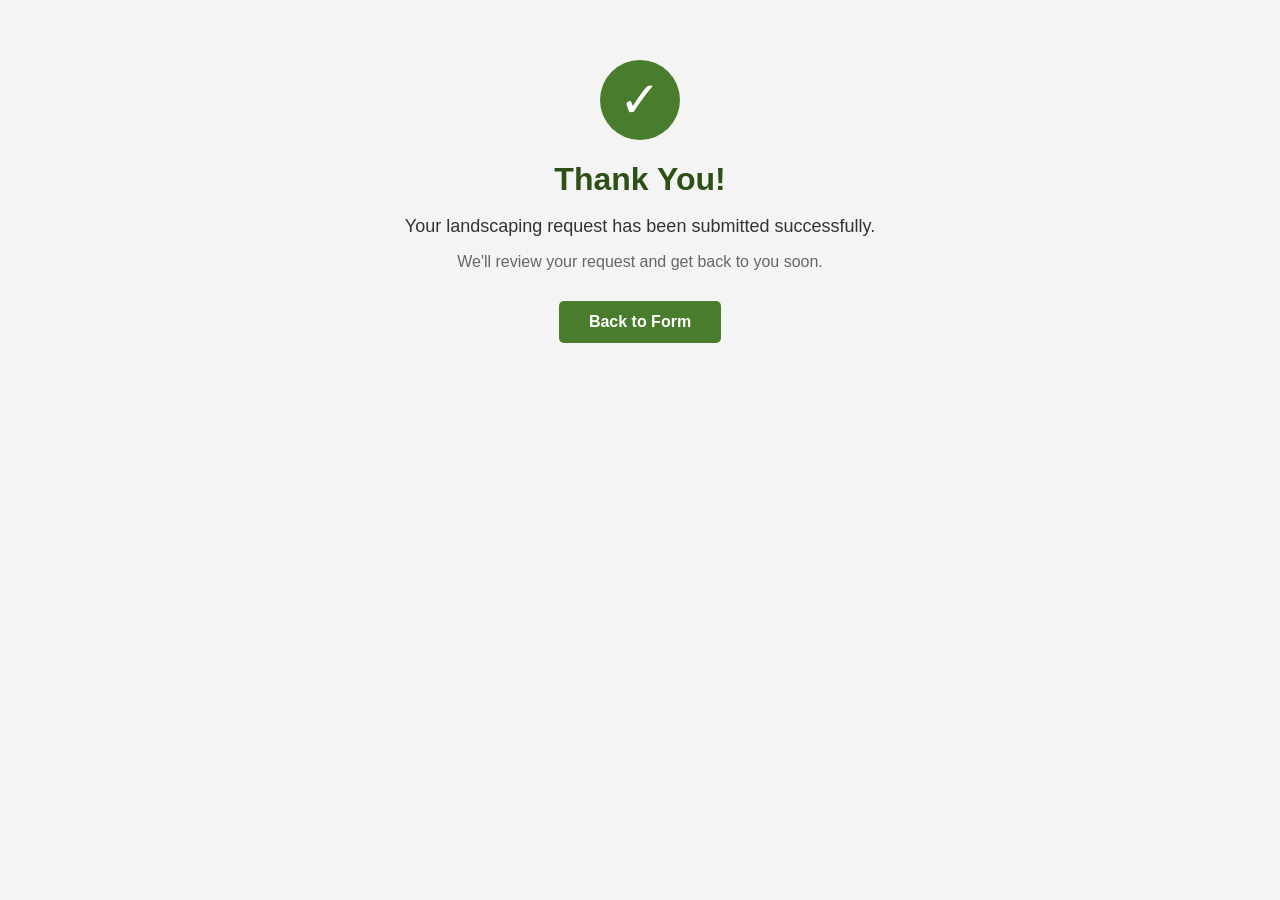
==== thankyou.html @ 5458fa67 "Rename thankyou to thankyou.html" ====
<!DOCTYPE html>
<html lang="en">
<head>
    <meta charset="UTF-8">
    <meta name="viewport" content="width=device-width, initial-scale=1.0">
    <title>Thank You - Landscaping Request</title>
    <link rel="stylesheet" href="style.css">
</head>
<body>
    <div class="container">
        <div class="thank-you">
            <div class="checkmark">✓</div>
            <h1>Thank You!</h1>
            <p>Your landscaping request has been submitted successfully.</p>
            <p class="subtext">We'll review your request and get back to you soon.</p>
            <a href="index.html" class="back-btn">Back to Form</a>
        </div>
    </div>
</body>
</html>
---- style.css ----
body {
    font-family: Arial, sans-serif;
    margin: 40px;
    background-color: #f4f4f4;
}
h1 {
    color: #333;
}
.thank-you {
    text-align: center;
    padding: 20px;
}
.thank-you h1 {
    color: #2d5016;
    margin-bottom: 15px;
}

.thank-you p {
    font-size: 18px;
    color: #333;
    margin-bottom: 10px;
}

.subtext {
    color: #666 !important;
    font-size: 16px !important;
    margin-bottom: 30px !important;
}

.back-btn {
    display: inline-block;
    padding: 12px 30px;
    background-color: #4a7c2e;
    color: white;
    text-decoration: none;
    border-radius: 5px;
    font-weight: 600;
    transition: background-color 0.3s;
}

.back-btn:hover {
    background-color: #2d5016;
}


.checkmark {
    width: 80px;
    height: 80px;
    background-color: #4a7c2e;
    border-radius: 50%;
    color: white;
    font-size: 50px;
    line-height: 80px;
    margin: 0 auto 20px;
}
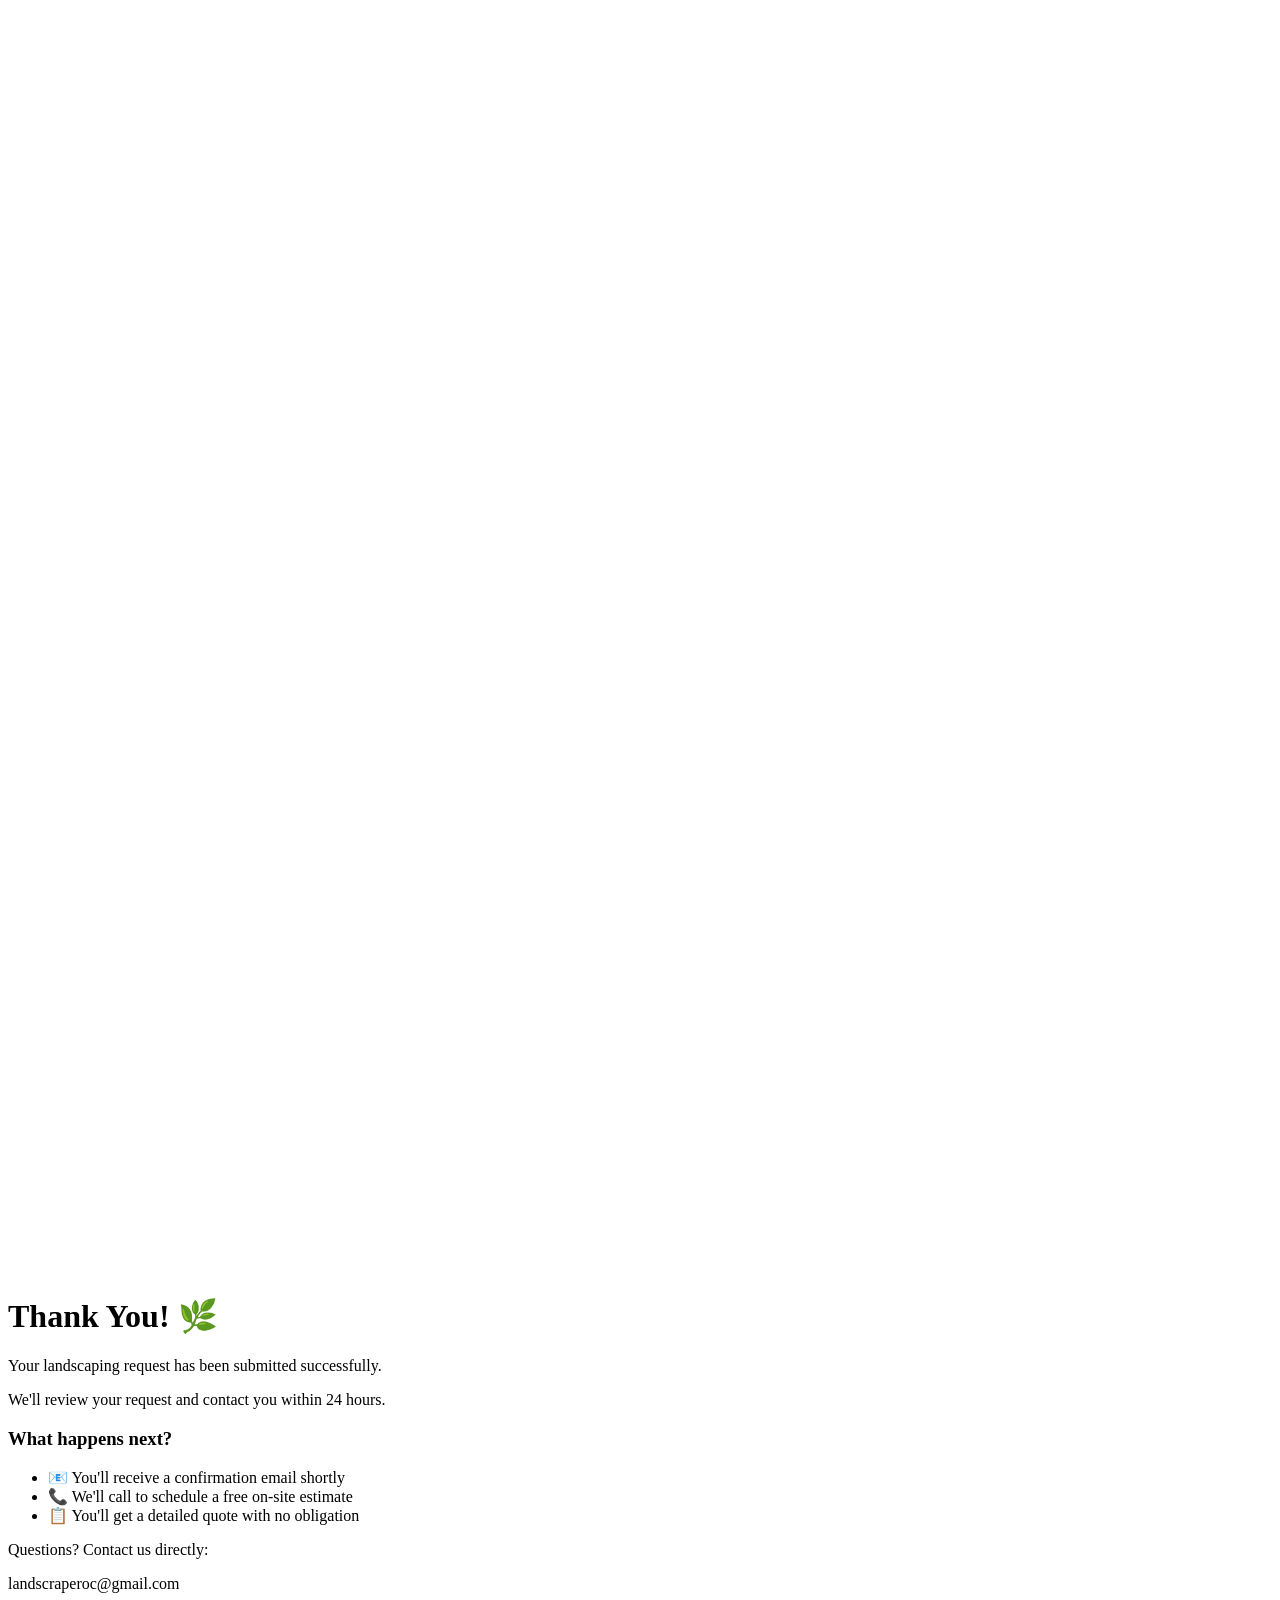
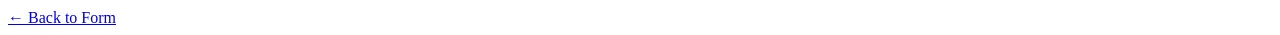
==== commit 8b679d7d: "Update thankyou.html" ====
--- a/thankyou.html
+++ b/thankyou.html
@@ -3,18 +3,42 @@
 <head>
     <meta charset="UTF-8">
     <meta name="viewport" content="width=device-width, initial-scale=1.0">
-    <title>Thank You - Landscaping Request</title>
+    <title>Thank You | Landscaping Request</title>
     <link rel="stylesheet" href="style.css">
 </head>
 <body>
-    <div class="container">
-        <div class="thank-you">
-            <div class="checkmark">✓</div>
-            <h1>Thank You!</h1>
-            <p>Your landscaping request has been submitted successfully.</p>
-            <p class="subtext">We'll review your request and get back to you soon.</p>
-            <a href="index.html" class="back-btn">Back to Form</a>
+
+    <div class="thank-you-container">
+        <div class="thank-you-card">
+            <div class="checkmark-circle">
+                <svg class="checkmark" xmlns="http://www.w3.org/2000/svg" viewBox="0 0 52 52">
+                    <circle class="checkmark-circle-bg" cx="26" cy="26" r="25" fill="none"/>
+                    <path class="checkmark-check" fill="none" d="M14 27l5.917 4.917L37 16"/>
+                </svg>
+            </div>
+            <h1>Thank You! 🌿</h1>
+            <p class="main-message">Your landscaping request has been submitted successfully.</p>
+            <p class="subtext">We'll review your request and contact you within 24 hours.</p>
+
+            <div class="next-steps">
+                <h3>What happens next?</h3>
+                <ul>
+                    <li>📧 You'll receive a confirmation email shortly</li>
+                    <li>📞 We'll call to schedule a free on-site estimate</li>
+                    <li>📋 You'll get a detailed quote with no obligation</li>
+                </ul>
+            </div>
+
+            <div class="contact-info">
+                <p>Questions? Contact us directly:</p>
+                <p class="email-link">landscraperoc@gmail.com</p>
+            </div>
+
+            <a href="index.html" class="back-btn">
+                <span>←</span> Back to Form
+            </a>
         </div>
     </div>
+
 </body>
 </html>
--- a/style.css
+++ b/style.css
@@ -1,56 +1,44 @@
-body {
-    font-family: Arial, sans-serif;
-    margin: 40px;
-    background-color: #f4f4f4;
-}
-h1 {
-    color: #333;
-}
-.thank-you {
-    text-align: center;
-    padding: 20px;
-}
-.thank-you h1 {
-    color: #2d5016;
-    margin-bottom: 15px;
-}
+<!DOCTYPE html>
+<html lang="en">
+<head>
+    <meta charset="UTF-8">
+    <meta name="viewport" content="width=device-width, initial-scale=1.0">
+    <title>Thank You | Landscaping Request</title>
+    <link rel="stylesheet" href="style.css">
+</head>
+<body>
 
-.thank-you p {
-    font-size: 18px;
-    color: #333;
-    margin-bottom: 10px;
-}
+    <div class="thank-you-container">
+        <div class="thank-you-card">
+            <div class="checkmark-circle">
+                <svg class="checkmark" xmlns="http://www.w3.org/2000/svg" viewBox="0 0 52 52">
+                    <circle class="checkmark-circle-bg" cx="26" cy="26" r="25" fill="none"/>
+                    <path class="checkmark-check" fill="none" d="M14 27l5.917 4.917L37 16"/>
+                </svg>
+            </div>
+            <h1>Thank You! 🌿</h1>
+            <p class="main-message">Your landscaping request has been submitted successfully.</p>
+            <p class="subtext">We'll review your request and contact you within 24 hours.</p>
 
-.subtext {
-    color: #666 !important;
-    font-size: 16px !important;
-    margin-bottom: 30px !important;
-}
+            <div class="next-steps">
+                <h3>What happens next?</h3>
+                <ul>
+                    <li>📧 You'll receive a confirmation email shortly</li>
+                    <li>📞 We'll call to schedule a free on-site estimate</li>
+                    <li>📋 You'll get a detailed quote with no obligation</li>
+                </ul>
+            </div>
 
-.back-btn {
-    display: inline-block;
-    padding: 12px 30px;
-    background-color: #4a7c2e;
-    color: white;
-    text-decoration: none;
-    border-radius: 5px;
-    font-weight: 600;
-    transition: background-color 0.3s;
-}
+            <div class="contact-info">
+                <p>Questions? Contact us directly:</p>
+                <p class="email-link">landscraperoc@gmail.com</p>
+            </div>
 
-.back-btn:hover {
-    background-color: #2d5016;
-}
+            <a href="index.html" class="back-btn">
+                <span>←</span> Back to Form
+            </a>
+        </div>
+    </div>
 
-
-.checkmark {
-    width: 80px;
-    height: 80px;
-    background-color: #4a7c2e;
-    border-radius: 50%;
-    color: white;
-    font-size: 50px;
-    line-height: 80px;
-    margin: 0 auto 20px;
-}
-
+</body>
+</html>
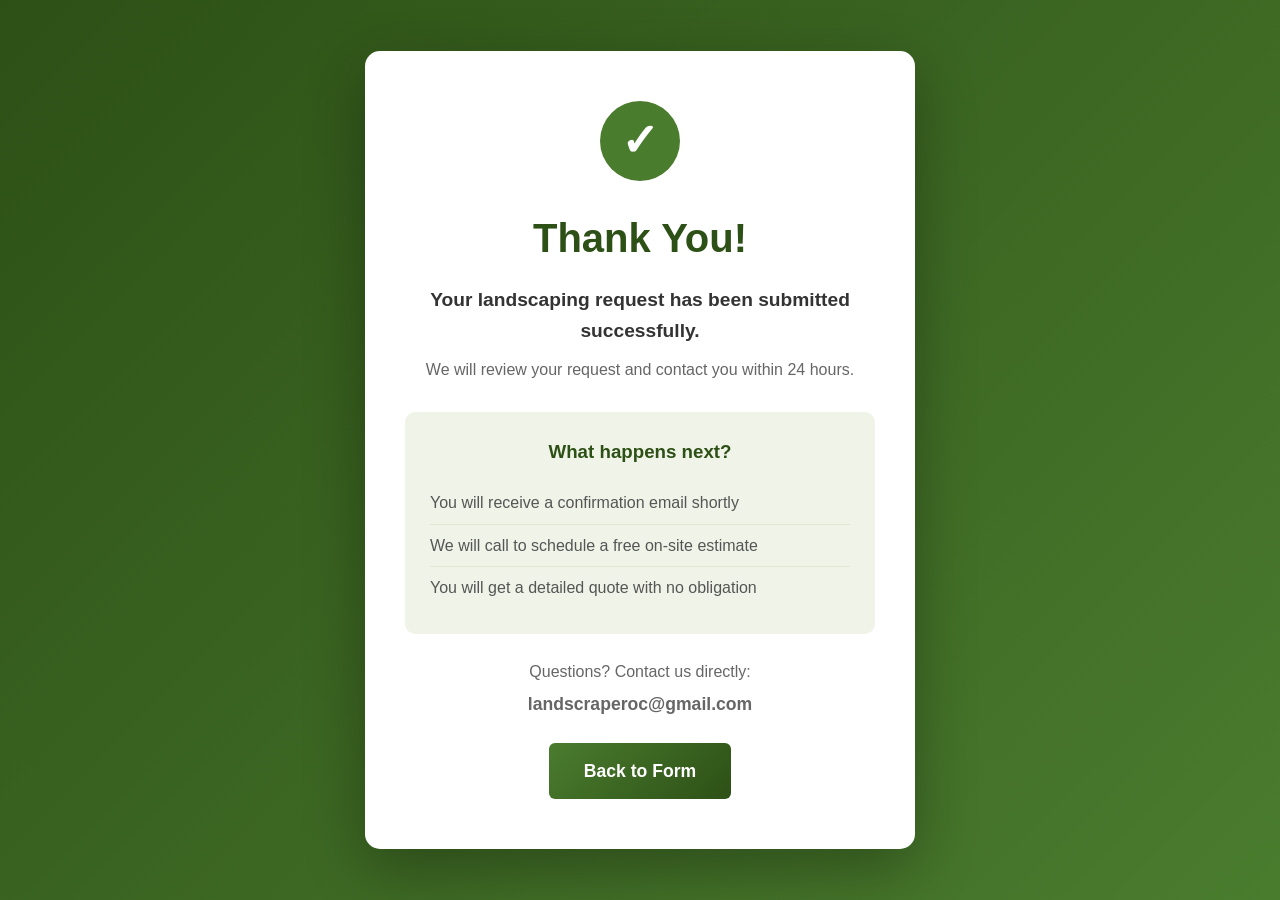
==== commit 79668681: "Update thankyou.html" ====
--- a/thankyou.html
+++ b/thankyou.html
@@ -11,21 +11,18 @@
     <div class="thank-you-container">
         <div class="thank-you-card">
             <div class="checkmark-circle">
-                <svg class="checkmark" xmlns="http://www.w3.org/2000/svg" viewBox="0 0 52 52">
-                    <circle class="checkmark-circle-bg" cx="26" cy="26" r="25" fill="none"/>
-                    <path class="checkmark-check" fill="none" d="M14 27l5.917 4.917L37 16"/>
-                </svg>
+                <div class="checkmark-icon">&#10003;</div>
             </div>
-            <h1>Thank You! 🌿</h1>
+            <h1>Thank You!</h1>
             <p class="main-message">Your landscaping request has been submitted successfully.</p>
-            <p class="subtext">We'll review your request and contact you within 24 hours.</p>
+            <p class="subtext">We will review your request and contact you within 24 hours.</p>
 
             <div class="next-steps">
                 <h3>What happens next?</h3>
                 <ul>
-                    <li>📧 You'll receive a confirmation email shortly</li>
-                    <li>📞 We'll call to schedule a free on-site estimate</li>
-                    <li>📋 You'll get a detailed quote with no obligation</li>
+                    <li>You will receive a confirmation email shortly</li>
+                    <li>We will call to schedule a free on-site estimate</li>
+                    <li>You will get a detailed quote with no obligation</li>
                 </ul>
             </div>
 
@@ -34,9 +31,7 @@
                 <p class="email-link">landscraperoc@gmail.com</p>
             </div>
 
-            <a href="index.html" class="back-btn">
-                <span>←</span> Back to Form
-            </a>
+            <a href="index.html" class="back-btn">Back to Form</a>
         </div>
     </div>
 
--- a/style.css
+++ b/style.css
@@ -1,44 +1,491 @@
-<!DOCTYPE html>
-<html lang="en">
-<head>
-    <meta charset="UTF-8">
-    <meta name="viewport" content="width=device-width, initial-scale=1.0">
-    <title>Thank You | Landscaping Request</title>
-    <link rel="stylesheet" href="style.css">
-</head>
-<body>
-
-    <div class="thank-you-container">
-        <div class="thank-you-card">
-            <div class="checkmark-circle">
-                <svg class="checkmark" xmlns="http://www.w3.org/2000/svg" viewBox="0 0 52 52">
-                    <circle class="checkmark-circle-bg" cx="26" cy="26" r="25" fill="none"/>
-                    <path class="checkmark-check" fill="none" d="M14 27l5.917 4.917L37 16"/>
-                </svg>
-            </div>
-            <h1>Thank You! 🌿</h1>
-            <p class="main-message">Your landscaping request has been submitted successfully.</p>
-            <p class="subtext">We'll review your request and contact you within 24 hours.</p>
-
-            <div class="next-steps">
-                <h3>What happens next?</h3>
-                <ul>
-                    <li>📧 You'll receive a confirmation email shortly</li>
-                    <li>📞 We'll call to schedule a free on-site estimate</li>
-                    <li>📋 You'll get a detailed quote with no obligation</li>
-                </ul>
-            </div>
-
-            <div class="contact-info">
-                <p>Questions? Contact us directly:</p>
-                <p class="email-link">landscraperoc@gmail.com</p>
-            </div>
-
-            <a href="index.html" class="back-btn">
-                <span>←</span> Back to Form
-            </a>
-        </div>
-    </div>
-
-</body>
-</html>
+/* ===== RESET & BASE ===== */
+* {
+    box-sizing: border-box;
+    margin: 0;
+    padding: 0;
+}
+
+body {
+    font-family: 'Segoe UI', Tahoma, Geneva, Verdana, sans-serif;
+    background-color: #f0f4e8;
+    color: #333;
+    line-height: 1.6;
+}
+
+/* ===== HERO SECTION ===== */
+.hero {
+    position: relative;
+    background: linear-gradient(135deg, #1a3c0e 0%, #2d5016 40%, #4a7c2e 100%);
+    color: white;
+    text-align: center;
+    padding: 80px 20px;
+    overflow: hidden;
+}
+
+.hero-overlay {
+    position: absolute;
+    top: 0;
+    left: 0;
+    right: 0;
+    bottom: 0;
+    background: url("data:image/svg+xml,%3Csvg width='60' height='60' viewBox='0 0 60 60' xmlns='http://www.w3.org/2000/svg'%3E%3Cg fill='none' fill-rule='evenodd'%3E%3Cg fill='%23ffffff' fill-opacity='0.05'%3E%3Cpath d='M30 30c0-11.046-8.954-20-20-20v40c11.046 0 20-8.954 20-20zm10 0c0 11.046 8.954 20 20 20V10c-11.046 0-20 8.954-20 20z'/%3E%3C/g%3E%3C/g%3E%3C/svg%3E");
+}
+
+.hero-content {
+    position: relative;
+    z-index: 1;
+}
+
+.hero h1 {
+    font-size: 3em;
+    margin-bottom: 10px;
+    text-shadow: 2px 2px 4px rgba(0,0,0,0.3);
+    animation: fadeInDown 1s ease-out;
+}
+
+.hero p {
+    font-size: 1.3em;
+    opacity: 0.9;
+    animation: fadeInUp 1s ease-out 0.3s both;
+}
+
+@keyframes fadeInDown {
+    from {
+        opacity: 0;
+        transform: translateY(-30px);
+    }
+    to {
+        opacity: 1;
+        transform: translateY(0);
+    }
+}
+
+@keyframes fadeInUp {
+    from {
+        opacity: 0;
+        transform: translateY(30px);
+    }
+    to {
+        opacity: 1;
+        transform: translateY(0);
+    }
+}
+
+/* ===== MAIN CONTAINER ===== */
+.container {
+    display: flex;
+    max-width: 1200px;
+    margin: -40px auto 0;
+    padding: 0 20px;
+    gap: 30px;
+    position: relative;
+    z-index: 2;
+}
+
+.form-wrapper {
+    flex: 2;
+    background: white;
+    padding: 40px;
+    border-radius: 12px;
+    box-shadow: 0 10px 40px rgba(0,0,0,0.1);
+    animation: fadeIn 0.8s ease-out 0.4s both;
+}
+
+.info-sidebar {
+    flex: 1;
+    display: flex;
+    flex-direction: column;
+    gap: 15px;
+    animation: fadeIn 0.8s ease-out 0.6s both;
+}
+
+@keyframes fadeIn {
+    from { opacity: 0; }
+    to { opacity: 1; }
+}
+
+/* ===== FORM STYLES ===== */
+.form-wrapper h2 {
+    color: #2d5016;
+    font-size: 2em;
+    margin-bottom: 5px;
+}
+
+.intro {
+    color: #666;
+    margin-bottom: 30px;
+    font-size: 1.1em;
+}
+
+.form-row {
+    display: flex;
+    gap: 20px;
+    margin-bottom: 20px;
+}
+
+.form-row .form-group {
+    flex: 1;
+    margin-bottom: 0;
+}
+
+.form-group {
+    margin-bottom: 20px;
+}
+
+label {
+    display: block;
+    margin-bottom: 8px;
+    font-weight: 600;
+    color: #333;
+    font-size: 0.95em;
+}
+
+.required {
+    color: #c0392b;
+}
+
+input[type="text"],
+input[type="email"],
+input[type="tel"],
+textarea,
+select {
+    width: 100%;
+    padding: 12px 15px;
+    border: 2px solid #ddd;
+    border-radius: 6px;
+    font-size: 16px;
+    font-family: inherit;
+    transition: all 0.3s ease;
+    background-color: #fafafa;
+}
+
+input[type="text"]:focus,
+input[type="email"]:focus,
+input[type="tel"]:focus,
+textarea:focus,
+select:focus {
+    outline: none;
+    border-color: #4a7c2e;
+    background-color: white;
+    box-shadow: 0 0 0 3px rgba(74, 124, 46, 0.1);
+}
+
+textarea {
+    resize: vertical;
+    min-height: 100px;
+}
+
+select {
+    cursor: pointer;
+    appearance: none;
+    background-image: url("data:image/svg+xml,%3Csvg xmlns='http://www.w3.org/2000/svg' width='12' height='12' viewBox='0 0 12 12'%3E%3Cpath fill='%234a7c2e' d='M6 9L1 4h10z'/%3E%3C/svg%3E");
+    background-repeat: no-repeat;
+    background-position: right 15px center;
+    padding-right: 40px;
+}
+
+/* ===== CHECKBOX ===== */
+.checkbox-group {
+    margin: 25px 0;
+}
+
+.checkbox-label {
+    display: flex;
+    align-items: flex-start;
+    gap: 10px;
+    cursor: pointer;
+    font-weight: normal;
+    color: #555;
+    font-size: 0.95em;
+}
+
+.checkbox-label input[type="checkbox"] {
+    margin-top: 3px;
+    width: 18px;
+    height: 18px;
+    accent-color: #4a7c2e;
+    cursor: pointer;
+}
+
+/* ===== SUBMIT BUTTON ===== */
+.submit-btn {
+    width: 100%;
+    padding: 16px;
+    background: linear-gradient(135deg, #4a7c2e, #2d5016);
+    color: white;
+    border: none;
+    border-radius: 6px;
+    font-size: 1.2em;
+    font-weight: 600;
+    cursor: pointer;
+    transition: all 0.3s ease;
+    display: flex;
+    align-items: center;
+    justify-content: center;
+    gap: 10px;
+    position: relative;
+    overflow: hidden;
+}
+
+.submit-btn:hover {
+    transform: translateY(-2px);
+    box-shadow: 0 8px 20px rgba(74, 124, 46, 0.3);
+}
+
+.submit-btn:active {
+    transform: translateY(0);
+}
+
+.btn-icon {
+    transition: transform 0.3s ease;
+}
+
+.submit-btn:hover .btn-icon {
+    transform: translateX(5px);
+}
+
+/* ===== INFO CARDS ===== */
+.info-card {
+    background: white;
+    padding: 20px;
+    border-radius: 10px;
+    box-shadow: 0 4px 15px rgba(0,0,0,0.05);
+    border-left: 4px solid #4a7c2e;
+    transition: transform 0.3s ease;
+}
+
+.info-card:hover {
+    transform: translateX(-5px);
+}
+
+.info-card h3 {
+    color: #2d5016;
+    font-size: 1.1em;
+    margin-bottom: 8px;
+}
+
+.info-card p {
+    color: #666;
+    font-size: 0.95em;
+}
+
+/* ===== FOOTER ===== */
+footer {
+    background: #1a3c0e;
+    color: white;
+    text-align: center;
+    padding: 30px 20px;
+    margin-top: 60px;
+}
+
+footer p {
+    margin-bottom: 5px;
+}
+
+.footer-contact {
+    font-size: 1.1em;
+    margin: 10px 0;
+}
+
+.footer-small {
+    font-size: 0.85em;
+    opacity: 0.7;
+    margin-top: 10px;
+}
+
+/* ===== THANK YOU PAGE ===== */
+.thank-you-container {
+    min-height: 100vh;
+    display: flex;
+    align-items: center;
+    justify-content: center;
+    background: linear-gradient(135deg, #2d5016 0%, #4a7c2e 100%);
+    padding: 20px;
+}
+
+.thank-you-card {
+    background: white;
+    padding: 50px 40px;
+    border-radius: 15px;
+    box-shadow: 0 20px 60px rgba(0,0,0,0.3);
+    max-width: 550px;
+    width: 100%;
+    text-align: center;
+    animation: bounceIn 0.8s ease-out;
+}
+
+@keyframes bounceIn {
+    0% {
+        opacity: 0;
+        transform: scale(0.3);
+    }
+    50% {
+        transform: scale(1.05);
+    }
+    100% {
+        opacity: 1;
+        transform: scale(1);
+    }
+}
+
+/* ===== CHECKMARK ===== */
+.checkmark-circle {
+    width: 80px;
+    height: 80px;
+    background-color: #4a7c2e;
+    border-radius: 50%;
+    margin: 0 auto 25px;
+    display: flex;
+    align-items: center;
+    justify-content: center;
+    animation: scaleIn 0.5s ease-out;
+}
+
+@keyframes scaleIn {
+    from {
+        transform: scale(0);
+    }
+    to {
+        transform: scale(1);
+    }
+}
+
+.checkmark-icon {
+    color: white;
+    font-size: 45px;
+    font-weight: bold;
+}
+
+.thank-you-card h1 {
+    color: #2d5016;
+    font-size: 2.5em;
+    margin-bottom: 15px;
+}
+
+.main-message {
+    font-size: 1.2em;
+    color: #333;
+    margin-bottom: 10px;
+    font-weight: 600;
+}
+
+.subtext {
+    color: #666;
+    margin-bottom: 30px;
+}
+
+.next-steps {
+    background: #f0f4e8;
+    padding: 25px;
+    border-radius: 10px;
+    margin: 25px 0;
+    text-align: left;
+}
+
+.next-steps h3 {
+    color: #2d5016;
+    margin-bottom: 15px;
+    text-align: center;
+}
+
+.next-steps ul {
+    list-style: none;
+    padding: 0;
+}
+
+.next-steps li {
+    padding: 8px 0;
+    color: #555;
+    border-bottom: 1px solid #e0e8d0;
+}
+
+.next-steps li:last-child {
+    border-bottom: none;
+}
+
+.contact-info {
+    margin: 25px 0;
+}
+
+.contact-info p {
+    color: #666;
+    margin-bottom: 5px;
+}
+
+.email-link {
+    color: #4a7c2e;
+    font-weight: 600;
+    font-size: 1.1em;
+}
+
+.back-btn {
+    display: inline-block;
+    padding: 14px 35px;
+    background: linear-gradient(135deg, #4a7c2e, #2d5016);
+    color: white;
+    text-decoration: none;
+    border-radius: 6px;
+    font-weight: 600;
+    font-size: 1.1em;
+    transition: all 0.3s ease;
+}
+
+.back-btn:hover {
+    transform: translateY(-2px);
+    box-shadow: 0 8px 20px rgba(74, 124, 46, 0.3);
+}
+
+/* ===== RESPONSIVE DESIGN ===== */
+@media (max-width: 768px) {
+    .container {
+        flex-direction: column;
+        margin-top: -20px;
+    }
+
+    .form-wrapper {
+        padding: 25px;
+    }
+
+    .hero {
+        padding: 50px 20px;
+    }
+
+    .hero h1 {
+        font-size: 2em;
+    }
+
+    .hero p {
+        font-size: 1.1em;
+    }
+
+    .form-row {
+        flex-direction: column;
+        gap: 0;
+    }
+
+    .form-row .form-group {
+        margin-bottom: 20px;
+    }
+
+    .thank-you-card {
+        padding: 30px 20px;
+    }
+
+    .thank-you-card h1 {
+        font-size: 2em;
+    }
+}
+
+@media (max-width: 480px) {
+    .hero h1 {
+        font-size: 1.6em;
+    }
+
+    .form-wrapper h2 {
+        font-size: 1.5em;
+    }
+
+    .submit-btn {
+        font-size: 1em;
+    }
+}
